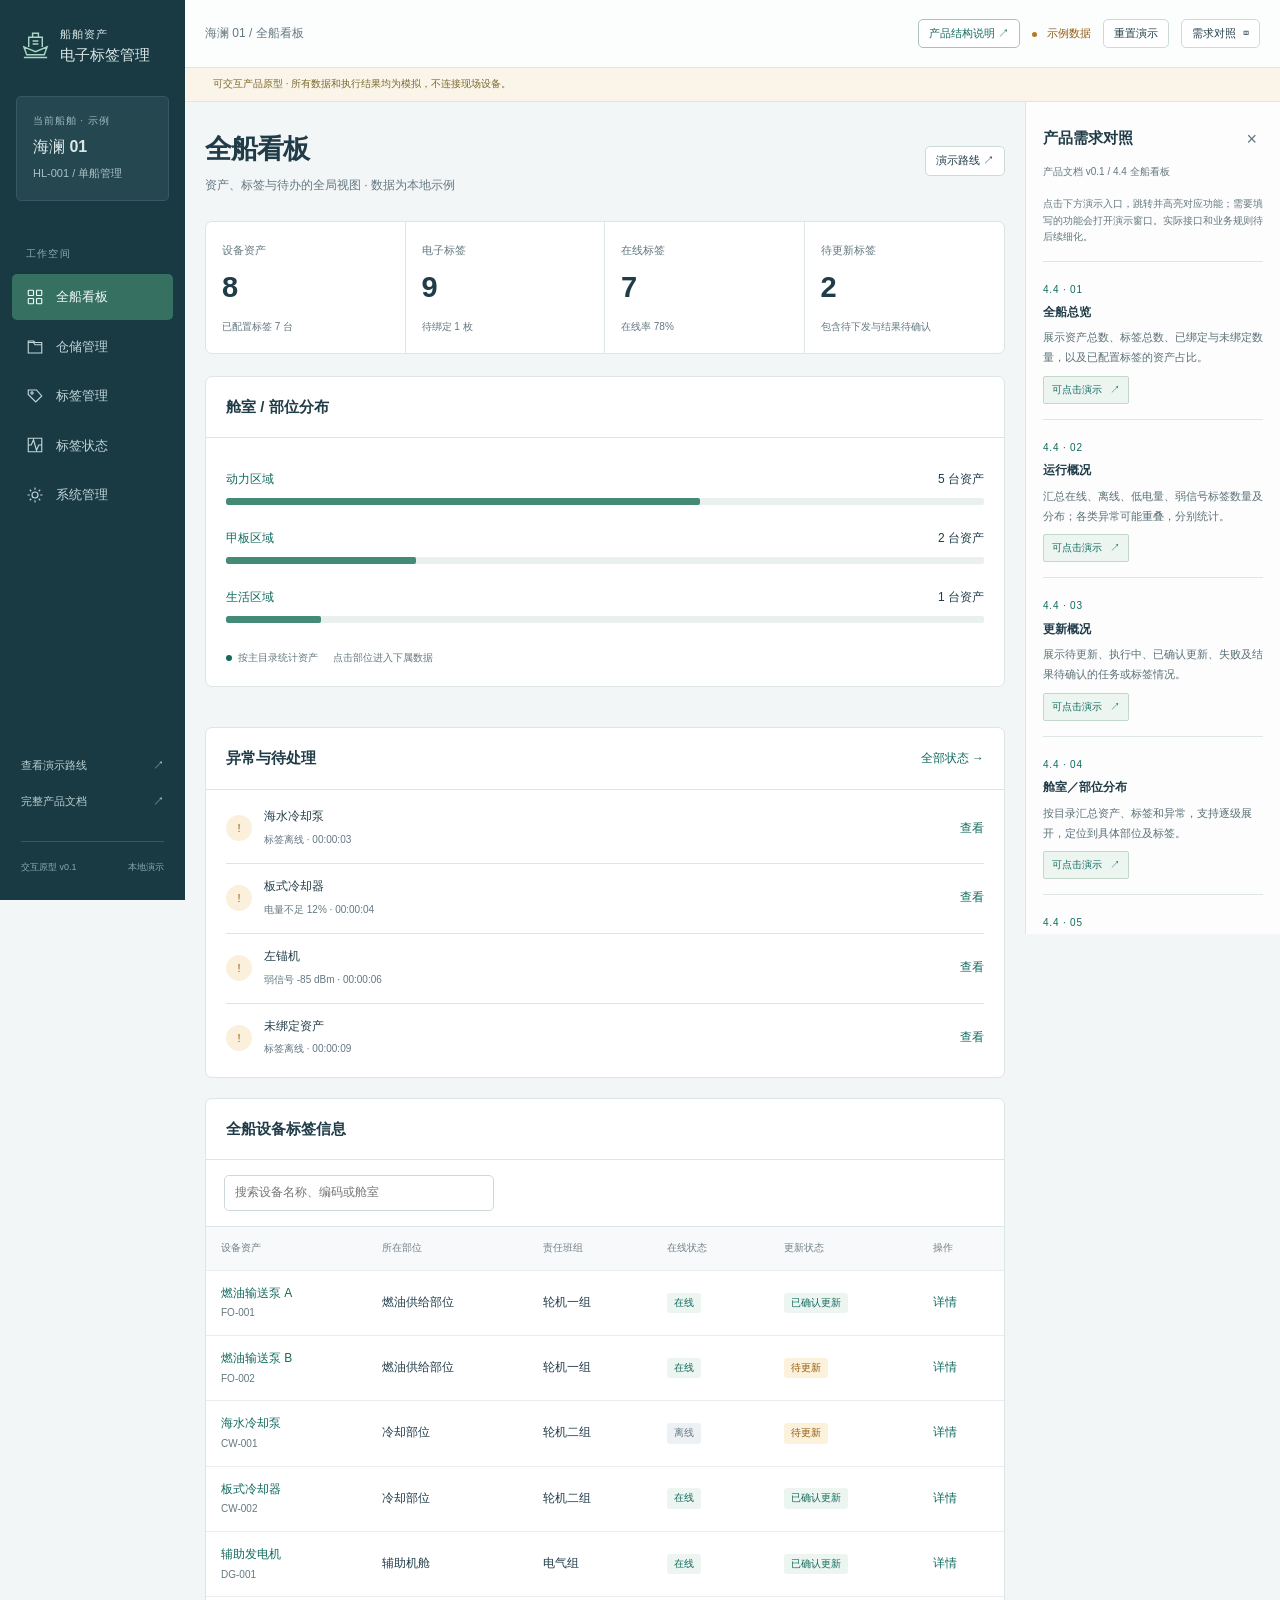
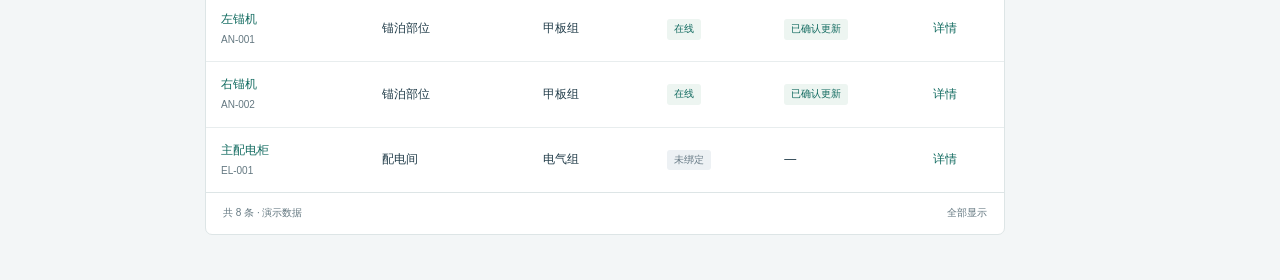
==== index.html @ 54e81bd9 "Add GitHub Pages prototype entry point" ====
<!doctype html>
<html lang="zh-CN">
<head>
<meta charset="utf-8">
<meta name="viewport" content="width=device-width,initial-scale=1">
<title>船舶资产电子标签管理系统 · 交互原型</title>
<meta name="robots" content="noindex,nofollow">
<meta http-equiv="refresh" content="0;url=船舶资产电子标签管理系统-交互原型-v0.1.html">
</head>
<body>
<p><a href="船舶资产电子标签管理系统-交互原型-v0.1.html">打开交互原型</a></p>
<p><a href="船舶资产电子标签管理系统-产品结构-v0.1.html">查看产品结构</a></p>
</body>
</html>
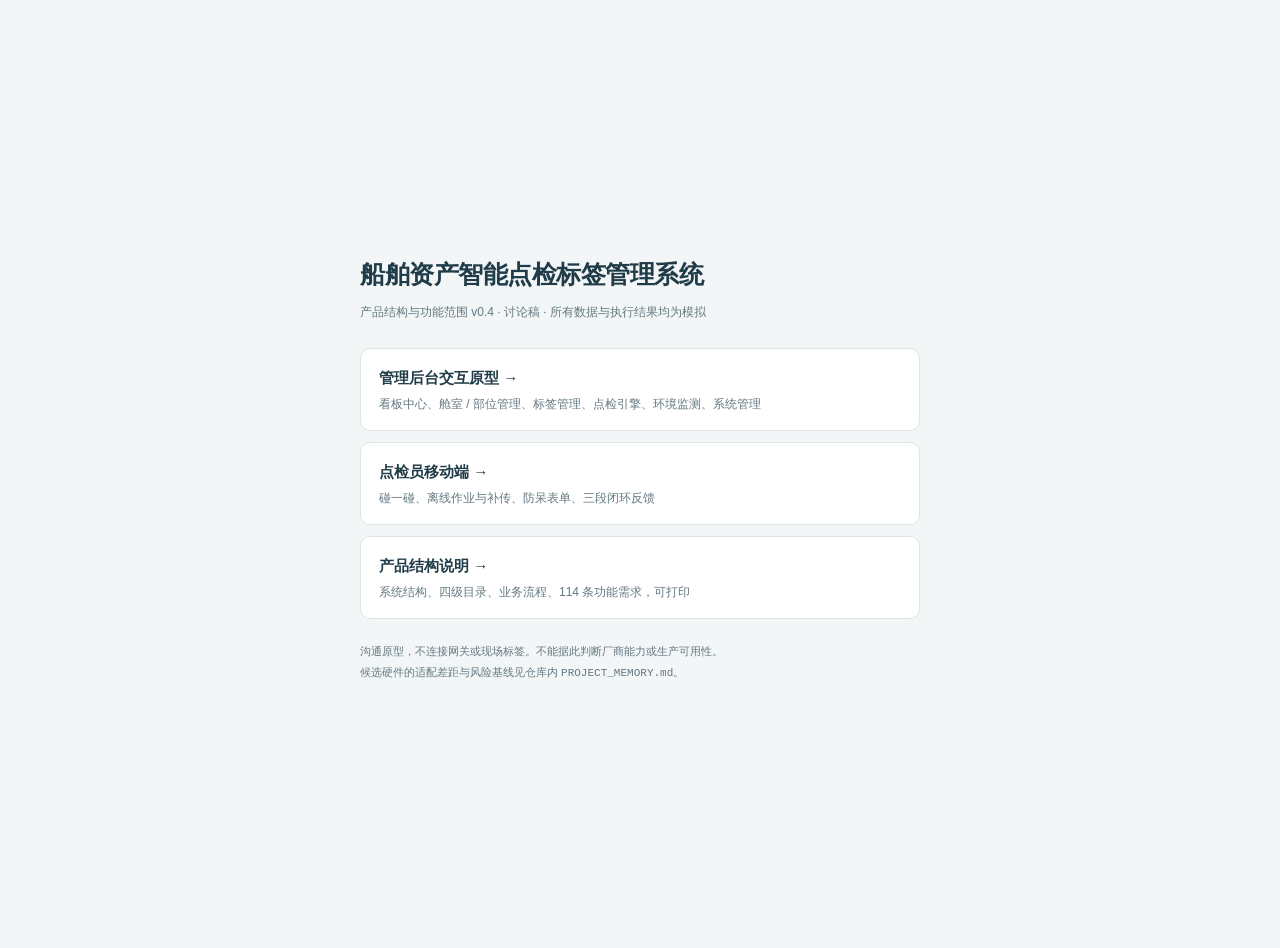
==== commit 0f7314f6: "Migrate prototypes to v0.4: inspection loop, role-based boards, mobile app 产品基线从「资产标签台账」扩张为「点检闭环」，按 " ====
--- a/index.html
+++ b/index.html
@@ -3,12 +3,28 @@
 <head>
 <meta charset="utf-8">
 <meta name="viewport" content="width=device-width,initial-scale=1">
-<title>船舶资产电子标签管理系统 · 交互原型</title>
+<title>船舶资产智能点检标签管理系统 · 原型入口</title>
 <meta name="robots" content="noindex,nofollow">
-<meta http-equiv="refresh" content="0;url=船舶资产电子标签管理系统-交互原型-v0.1.html">
+<style>
+body{margin:0;font:15px/1.7 "PingFang SC","Microsoft YaHei","Noto Sans CJK SC",sans-serif;background:#f3f6f7;color:#213c49;display:flex;min-height:100vh;align-items:center;justify-content:center;padding:24px}
+main{max-width:560px;width:100%}
+h1{font-size:25px;font-weight:640;letter-spacing:-.02em;margin:0 0 6px}
+.sub{font-size:12px;color:#647881;margin:0 0 26px}
+a.card{display:block;background:#fff;border:1px solid #dde5e6;border-radius:10px;padding:16px 18px;margin-bottom:11px;text-decoration:none;color:inherit}
+a.card:hover{border-color:#9ebbb1;background:#f7fbf9}
+a.card strong{display:block;font-size:15px;font-weight:600}
+a.card span{display:block;font-size:12px;color:#647881;margin-top:3px}
+p.note{font-size:11px;color:#647881;margin-top:22px;line-height:1.9}
+</style>
 </head>
 <body>
-<p><a href="船舶资产电子标签管理系统-交互原型-v0.1.html">打开交互原型</a></p>
-<p><a href="船舶资产电子标签管理系统-产品结构-v0.1.html">查看产品结构</a></p>
+<main>
+<h1>船舶资产智能点检标签管理系统</h1>
+<p class="sub">产品结构与功能范围 v0.4 · 讨论稿 · 所有数据与执行结果均为模拟</p>
+<a class="card" href="prototype.html"><strong>管理后台交互原型 →</strong><span>看板中心、舱室 / 部位管理、标签管理、点检引擎、环境监测、系统管理</span></a>
+<a class="card" href="mobile.html"><strong>点检员移动端 →</strong><span>碰一碰、离线作业与补传、防呆表单、三段闭环反馈</span></a>
+<a class="card" href="product-structure.html"><strong>产品结构说明 →</strong><span>系统结构、四级目录、业务流程、114 条功能需求，可打印</span></a>
+<p class="note">沟通原型，不连接网关或现场标签。不能据此判断厂商能力或生产可用性。<br>候选硬件的适配差距与风险基线见仓库内 <code>PROJECT_MEMORY.md</code>。</p>
+</main>
 </body>
 </html>
